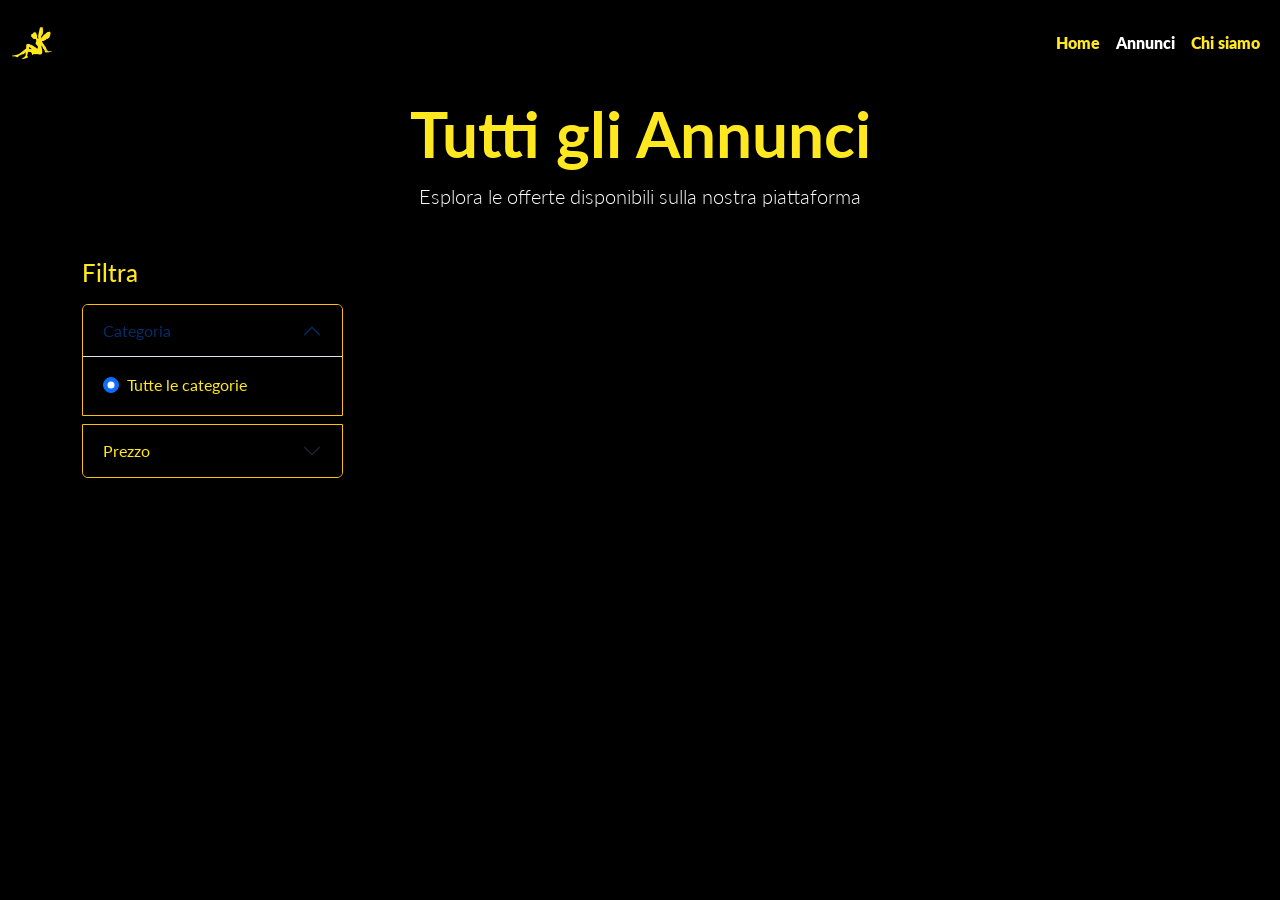
==== annunci.html @ 4dfc8ef2 "Primo commit progetto Presto" ====
<!doctype html>
<html lang="it">
  <head>
    <meta charset="utf-8">
    <meta name="viewport" content="width=device-width, initial-scale=1">
    <title>Presto.it - Tutti gli Annunci</title>
    <!-- Google Fonts -->
    <link rel="preconnect" href="https://fonts.googleapis.com">
    <link rel="preconnect" href="https://fonts.gstatic.com" crossorigin>
    <link href="https://fonts.googleapis.com/css2?family=Lato:wght@300;400;700;900&display=swap" rel="stylesheet">
    <!-- Font Awesome CSS -->
    <link rel="stylesheet" href="https://cdnjs.cloudflare.com/ajax/libs/font-awesome/6.5.1/css/all.min.css">
    <!-- Bootstrap CSS -->
    <link href="https://cdn.jsdelivr.net/npm/bootstrap@5.3.3/dist/css/bootstrap.min.css" rel="stylesheet">
    <!-- Custom CSS -->
    <link rel="stylesheet" href="style.css">   
  </head>
  <body class="bg-black text-white">

    <!-- Navbar -->
    <nav class="navbar navbar-expand-lg bg-black fixed-top" id="navbar" data-bs-theme="dark">
      <div class="container-fluid">
        <a class="navbar-brand" href="index.html">
          <img id="logoNavbar" src="./media/logo giallo.png" alt="logo" width="40" height="32">
        </a>
        <button class="navbar-toggler" type="button" data-bs-toggle="collapse" data-bs-target="#navbarSupportedContent" aria-controls="navbarSupportedContent" aria-expanded="false" aria-label="Toggle navigation">
          <span class="navbar-toggler-icon"></span>
        </button>
        <div class="collapse navbar-collapse" id="navbarSupportedContent">
          <ul class="navbar-nav ms-auto mb-2 mb-lg-0">
            <li class="nav-item">
              <a class="nav-link" href="index.html">Home</a>
            </li>
            <li class="nav-item">
              <a class="nav-link active" href="annunci.html">Annunci</a>
            </li>
            <li class="nav-item">
              <a class="nav-link" href="#">Chi siamo</a>
            </li>
          </ul>
        </div>
      </div>
    </nav>

    <!-- Intestazione Pagina -->
    <header class="container text-center pt-5 mt-5">
      <h1 class="display-3 fw-bold text-yellow">Tutti gli Annunci</h1>
      <p class="lead">Esplora le offerte disponibili sulla nostra piattaforma</p>
    </header>

    <!-- Sezione Principale con Filtri (Accordion) e Annunci -->
    <main class="container my-5">
      <div class="row">
        
        <!-- Colonna Sinistra: Accordion -->
        <div class="col-12 col-md-3 mb-4">
          <h4 class="text-yellow mb-3">Filtra</h4>
          
          <div class="accordion" id="accordionExample">
            
            <!-- Elemento 1: Categoria -->
            <div class="accordion-item bg-black border border-warning">
              <h2 class="accordion-header" id="headingOne">
                <button class="accordion-button bg-black text-yellow" type="button" data-bs-toggle="collapse" data-bs-target="#collapseOne" aria-expanded="true" aria-controls="collapseOne">
                  Categoria
                </button>
              </h2>
              <div id="collapseOne" class="accordion-collapse collapse show" aria-labelledby="headingOne" data-bs-parent="#accordionExample">
                <div id="radioWrapper" class="accordion-body text-yellow">
                  <div class="form-check">
                    <input class="form-check-input" type="radio" name="categories" id="flexRadioDefault1" checked>
                    <label class="form-check-label" for="flexRadioDefault1">
                      Tutte le categorie
                    </label>
                  </div>
                </div>
              </div>
            </div>

            <!-- Elemento 2: Prezzo -->
            <div class="accordion-item bg-black border border-warning mt-2">
              <h2 class="accordion-header" id="headingTwo">
                <button class="accordion-button collapsed bg-black text-yellow" type="button" data-bs-toggle="collapse" data-bs-target="#collapseTwo" aria-expanded="false" aria-controls="collapseTwo">
                  Prezzo
                </button>
              </h2>
              <div id="collapseTwo" class="accordion-collapse collapse" aria-labelledby="headingTwo" data-bs-parent="#accordionExample">
                <div class="accordion-body text-yellow">
                  <div class="form-check">
                    <input class="form-check-input" type="radio" name="priceFilter" id="priceAsc">
                    <label class="form-check-label" for="priceAsc">Dal meno caro</label>
                  </div>
                  <div class="form-check">
                    <input class="form-check-input" type="radio" name="priceFilter" id="priceDesc">
                    <label class="form-check-label" for="priceDesc">Dal più caro</label>
                  </div>
                </div>
              </div>
            </div>

          </div>
        </div>

        <!-- Colonna Destra: Contenitore delle Card degli Annunci -->
        <div class="col-12 col-md-9">
          <div class="row g-4" id="annunciContainer">
            <!-- Le card verranno inserite qui dal file JavaScript -->
          </div>
        </div>

      </div>
    </main>

    <!-- Bootstrap JS -->
    <script src="https://cdn.jsdelivr.net/npm/bootstrap@5.3.3/dist/js/bootstrap.bundle.min.js"></script>
    <!-- Custom JS -->
    <script src="annunci.js"></script>
  </body>
</html>
---- style.css ----
/* Variabili e Impostazioni Base */
:root {
  --yellow: rgb(255, 232, 31);
  --black: rgb(8, 8, 8); /* Nero profondo neutro (non troppo duro) */
}

* {
  font-family: "Lato", sans-serif;
}

body {
  background-color: var(--black);
  color: var(--yellow);
}

/* Sezione Hero con Immagine Sfondo */
.hero {
    background-image: url('media/Gemini_Generated_Image_fpy5udfpy5udfpy5.png');
    background-size: cover;
    background-position: center;
    background-repeat: no-repeat;
    min-height: 100vh;
    width: 100%;
}

.text-yellow {
  color: var(--yellow);
}

.bg-yellow {
  background-color: var(--yellow) !important;
}

/* Stile Navbar */
.navbar {
  padding-top: 20px;
  padding-bottom: 20px;
  transition: all 0.5s ease;
}

.navbar.navbar-scrolled {
  background-color: var(--black) !important;
  padding-top: 10px;
  padding-bottom: 10px;
  box-shadow: 0 4px 10px rgba(0, 0, 0, 0.5);
}

.navbar .nav-link {
  color: var(--yellow);
  font-weight: 800;
  position: relative;
  padding-bottom: 5px;
  transition: color 0.3s ease;
}

.navbar .nav-link:hover {
  color: #fff;
  text-shadow: 0 0 5px rgba(255, 232, 31, 0.5);
  transform: skewX(-5deg);
}

.navbar .nav-link::after {
  content: '';
  position: absolute;
  bottom: 0;
  left: 50%;
  width: 0;
  height: 2px;
  background-color: var(--yellow);
  box-shadow: 0 0 8px var(--yellow), 0 0 15px var(--yellow);
  transition: all 0.4s ease-out;
  border-radius: 2px;
}

.navbar .nav-link:hover::after {
  width: 100%;
  left: 0;
}

/* Stile Card Custom (Usa la variabile --black) */
.col-custom {
  background-color: var(--black) !important;
  color: var(--yellow);
  border: 4px solid var(--yellow);
  transition: all 0.3s ease;
}

.col-custom:hover {
  background-color: var(--yellow) !important;
  color: var(--black);
  border: 4px solid var(--black);
  transform: translateY(-10px);
  box-shadow: 0 10px 20px rgba(255, 232, 31, 0.2);
}

.number {
  font-size: 2em;
  font-weight: bold;
  color: var(--yellow);
  margin-right: 10px;
}

/* Swiper e Card Recensioni (Usa la variabile --black) */
.swiper {
  height: 350px;
}

.card-review {
  background-color: var(--black) !important;
  color: var(--yellow);
  height: 250px;
  width: 100%;
  max-width: 450px;
  border: 2px solid var(--yellow);
  text-align: center;
  border-radius: 10px;
  display: flex;
  flex-direction: column;
  justify-content: center;
  align-items: center;
  padding: 20px;
}

.stars, .stars i {
  list-style: none !important;
}

.stars {
  display: flex;
  justify-content: center;
  align-items: center;
  gap: 6px;
  margin-top: 10px;
}
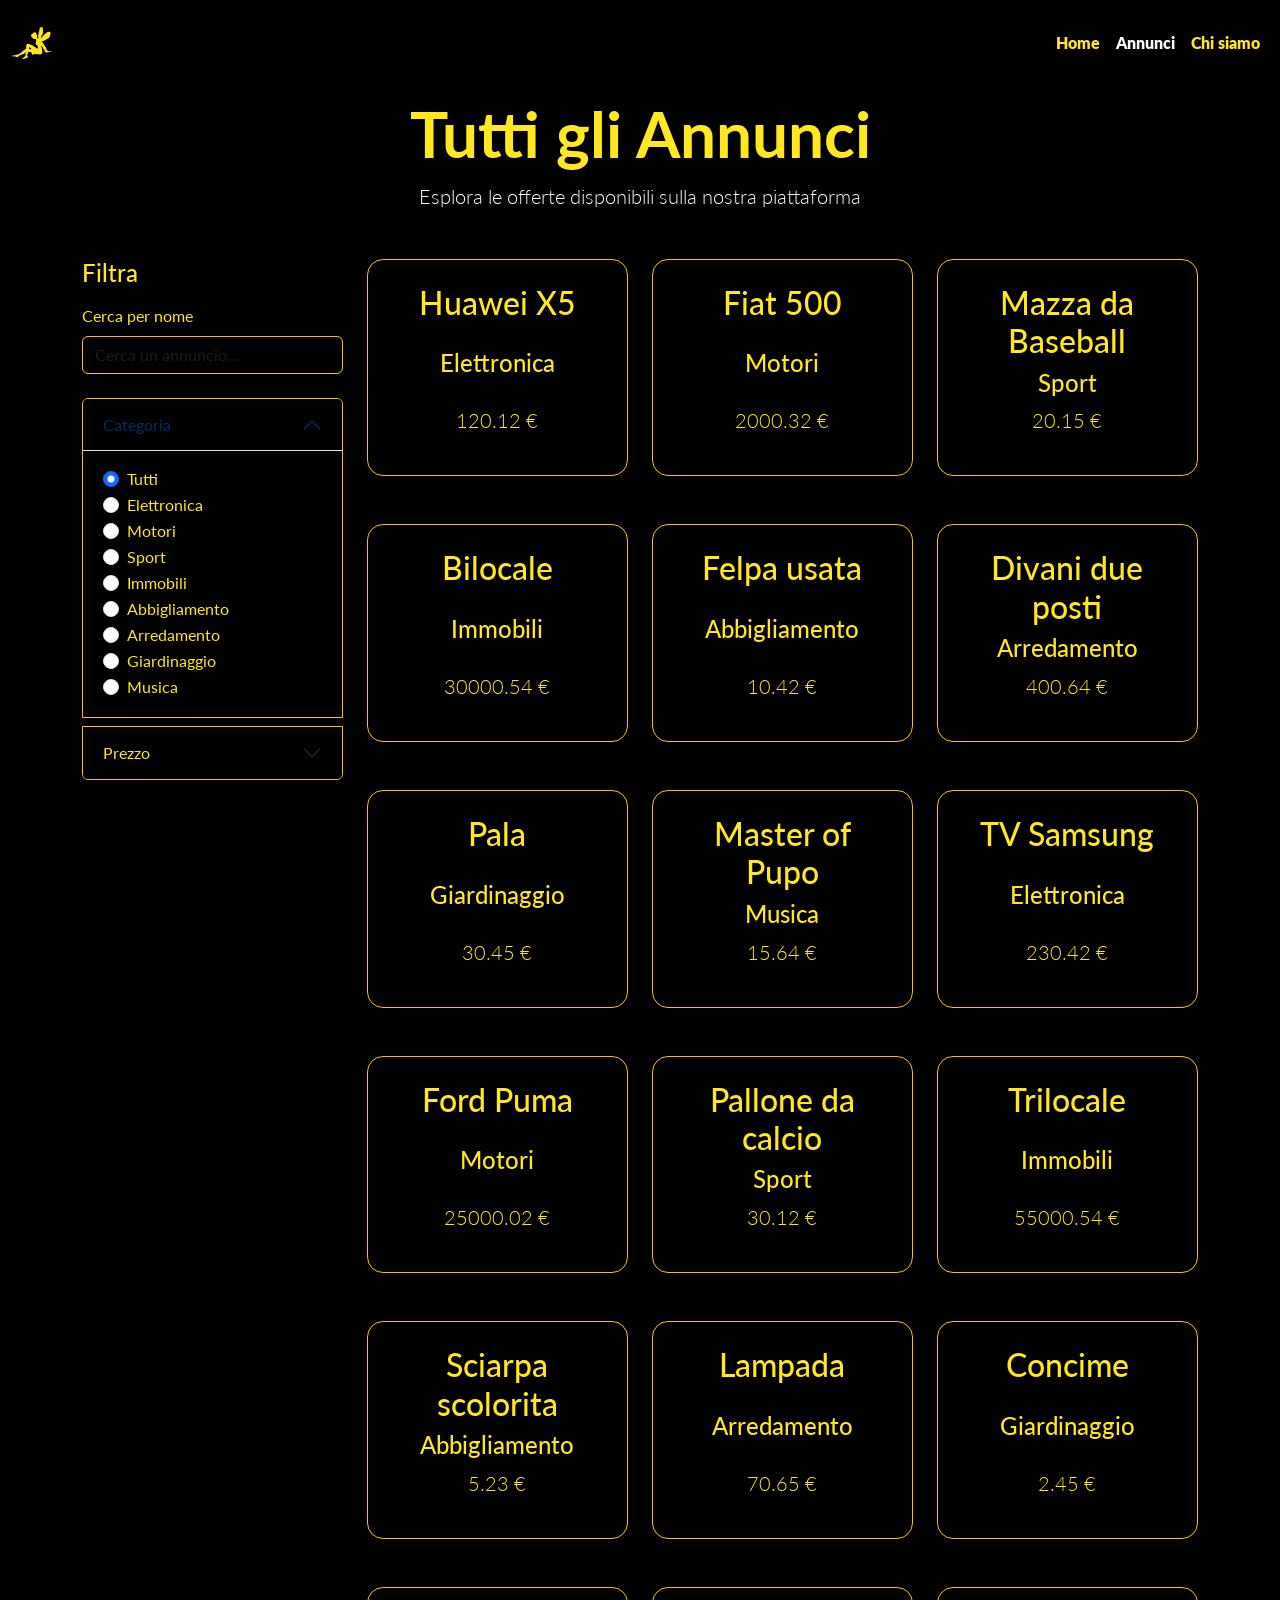
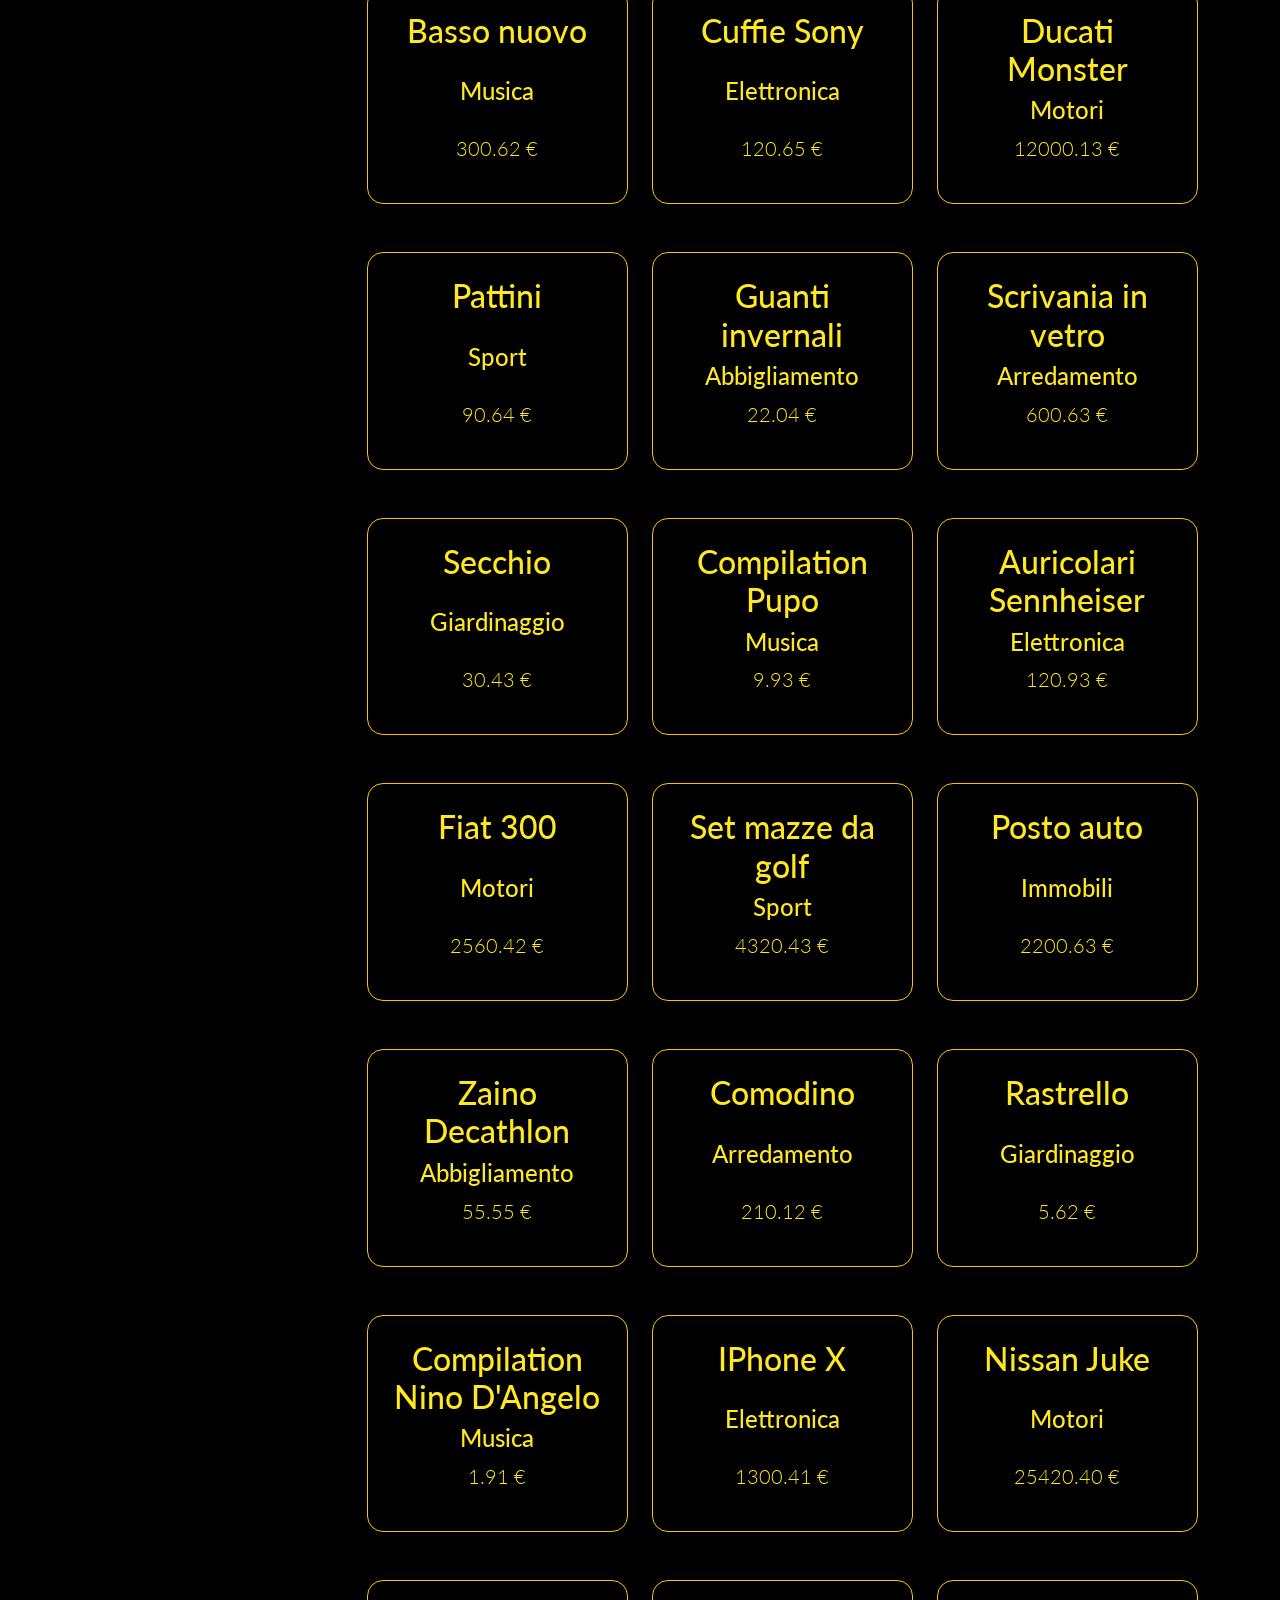
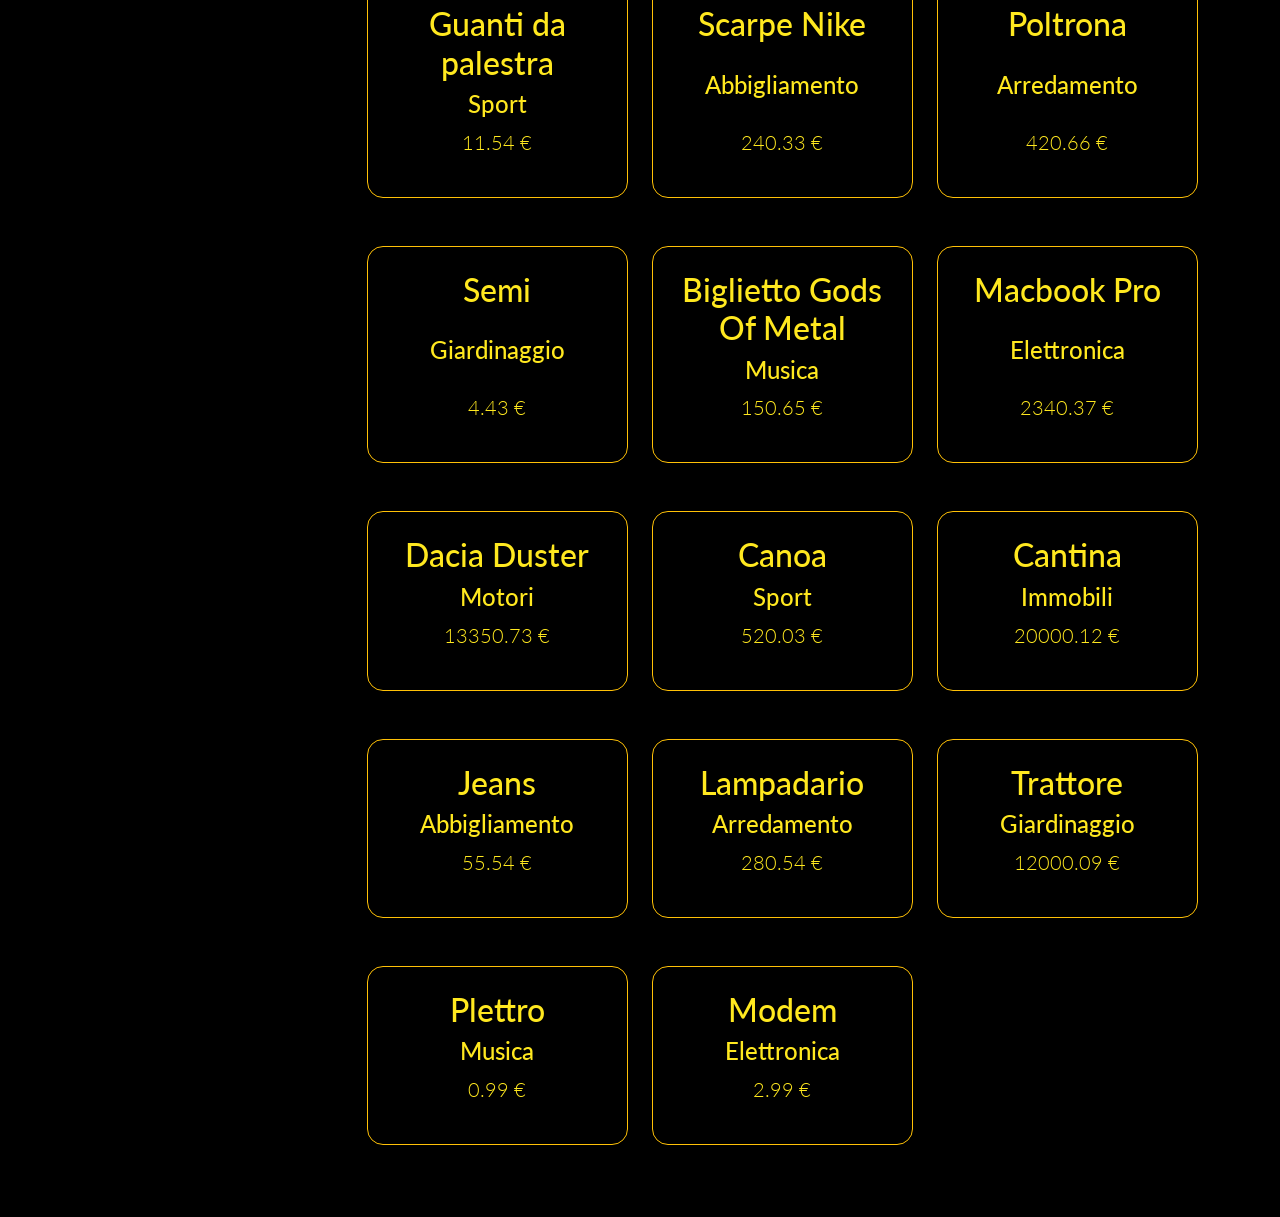
==== commit 826f0228: "filtri e funzioni" ====
--- a/annunci.html
+++ b/annunci.html
@@ -52,10 +52,16 @@
     <main class="container my-5">
       <div class="row">
         
-        <!-- Colonna Sinistra: Accordion -->
+        <!-- Colonna Sinistra: Filtri e Ricerca -->
         <div class="col-12 col-md-3 mb-4">
           <h4 class="text-yellow mb-3">Filtra</h4>
           
+          <!-- Filtro per Parola -->
+          <div class="mb-4">
+            <label for="wordInput" class="form-label text-yellow">Cerca per nome</label>
+            <input type="text" id="wordInput" class="form-control bg-black text-yellow border-warning" placeholder="Cerca un annuncio...">
+          </div>
+
           <div class="accordion" id="accordionExample">
             
             <!-- Elemento 1: Categoria -->
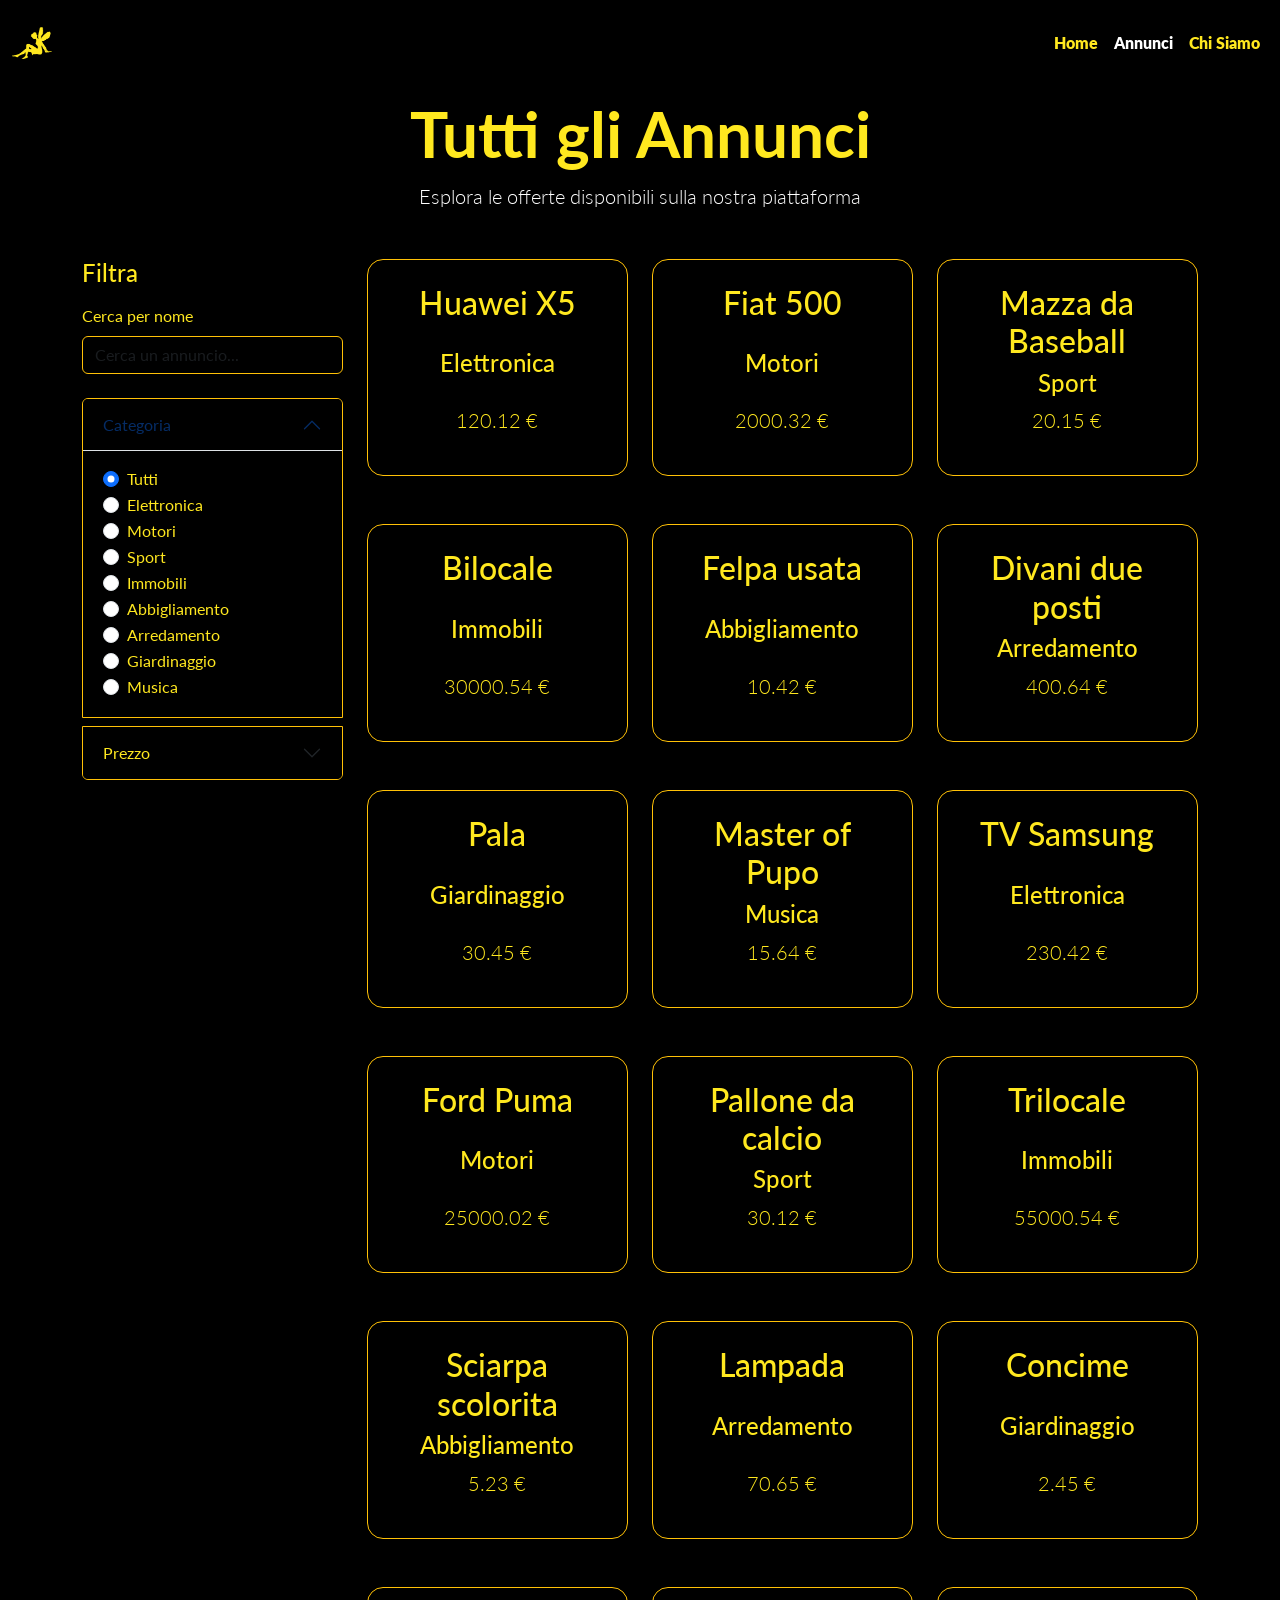
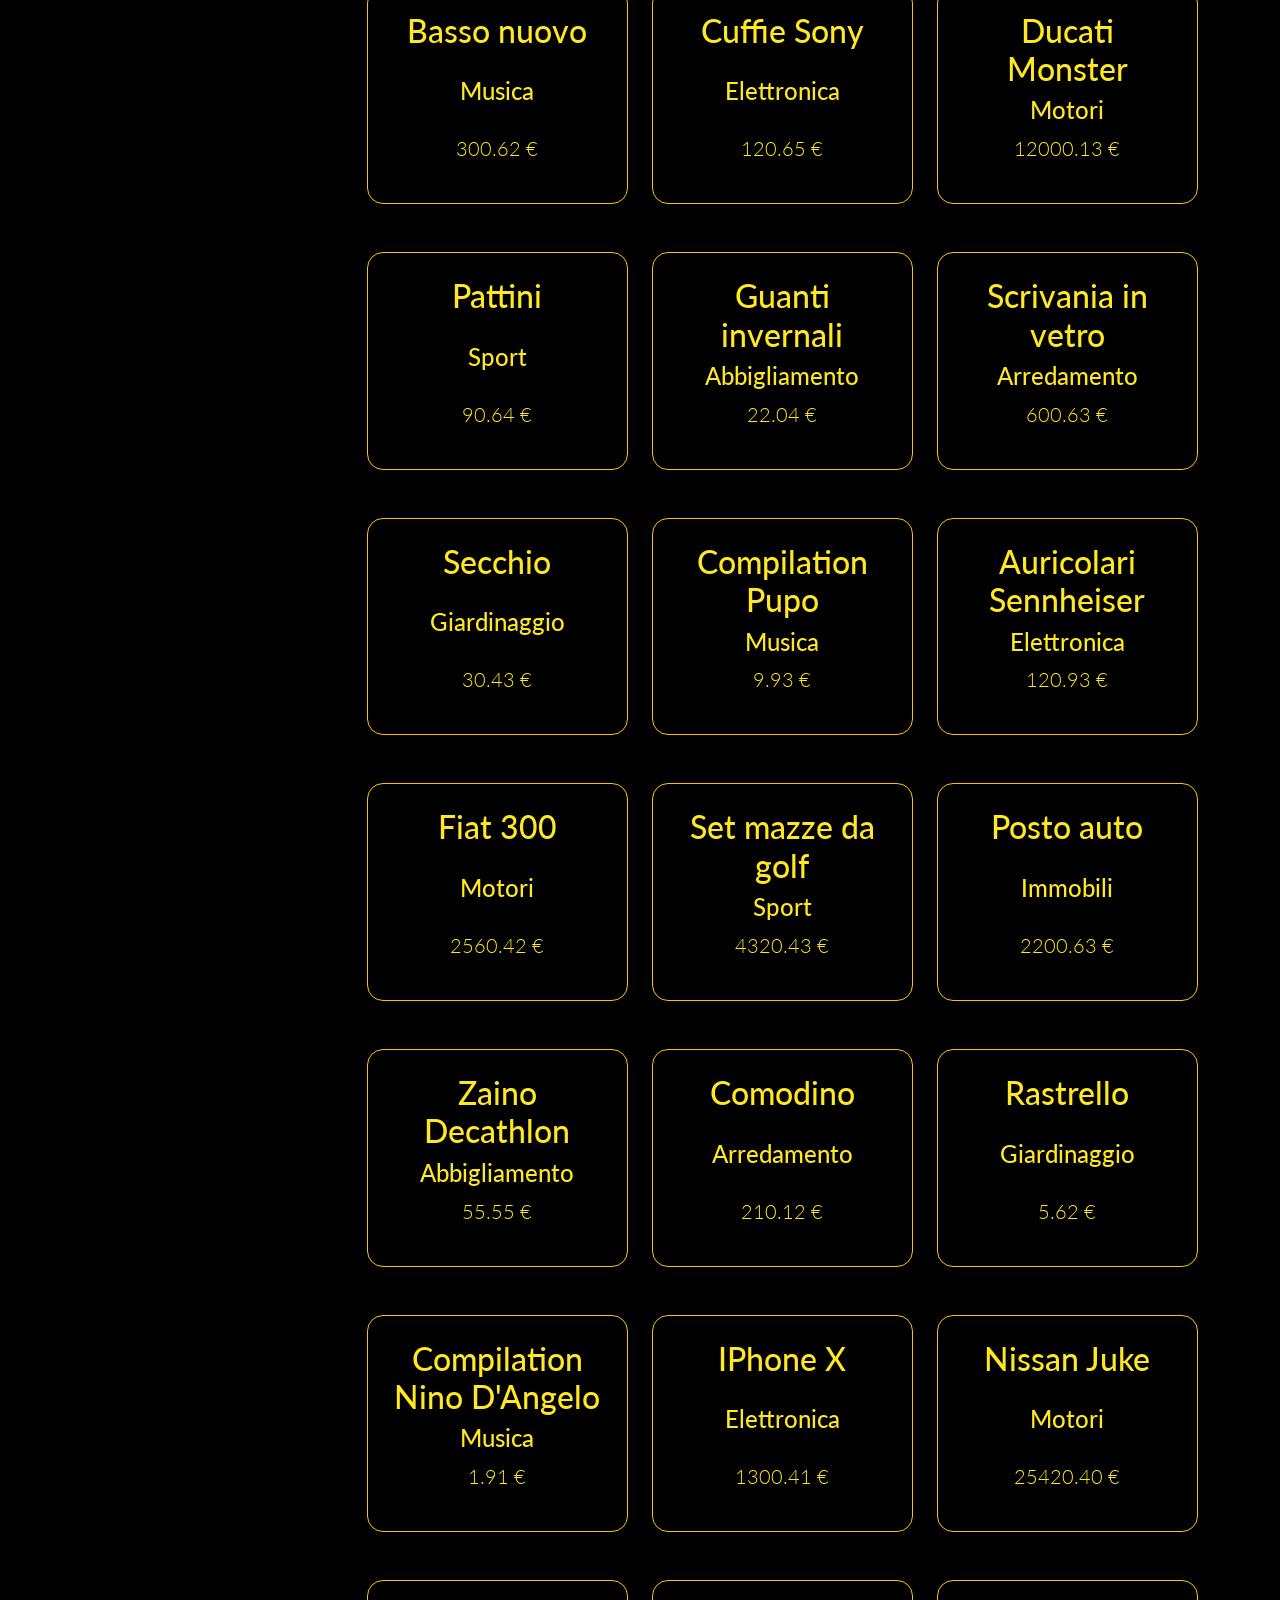
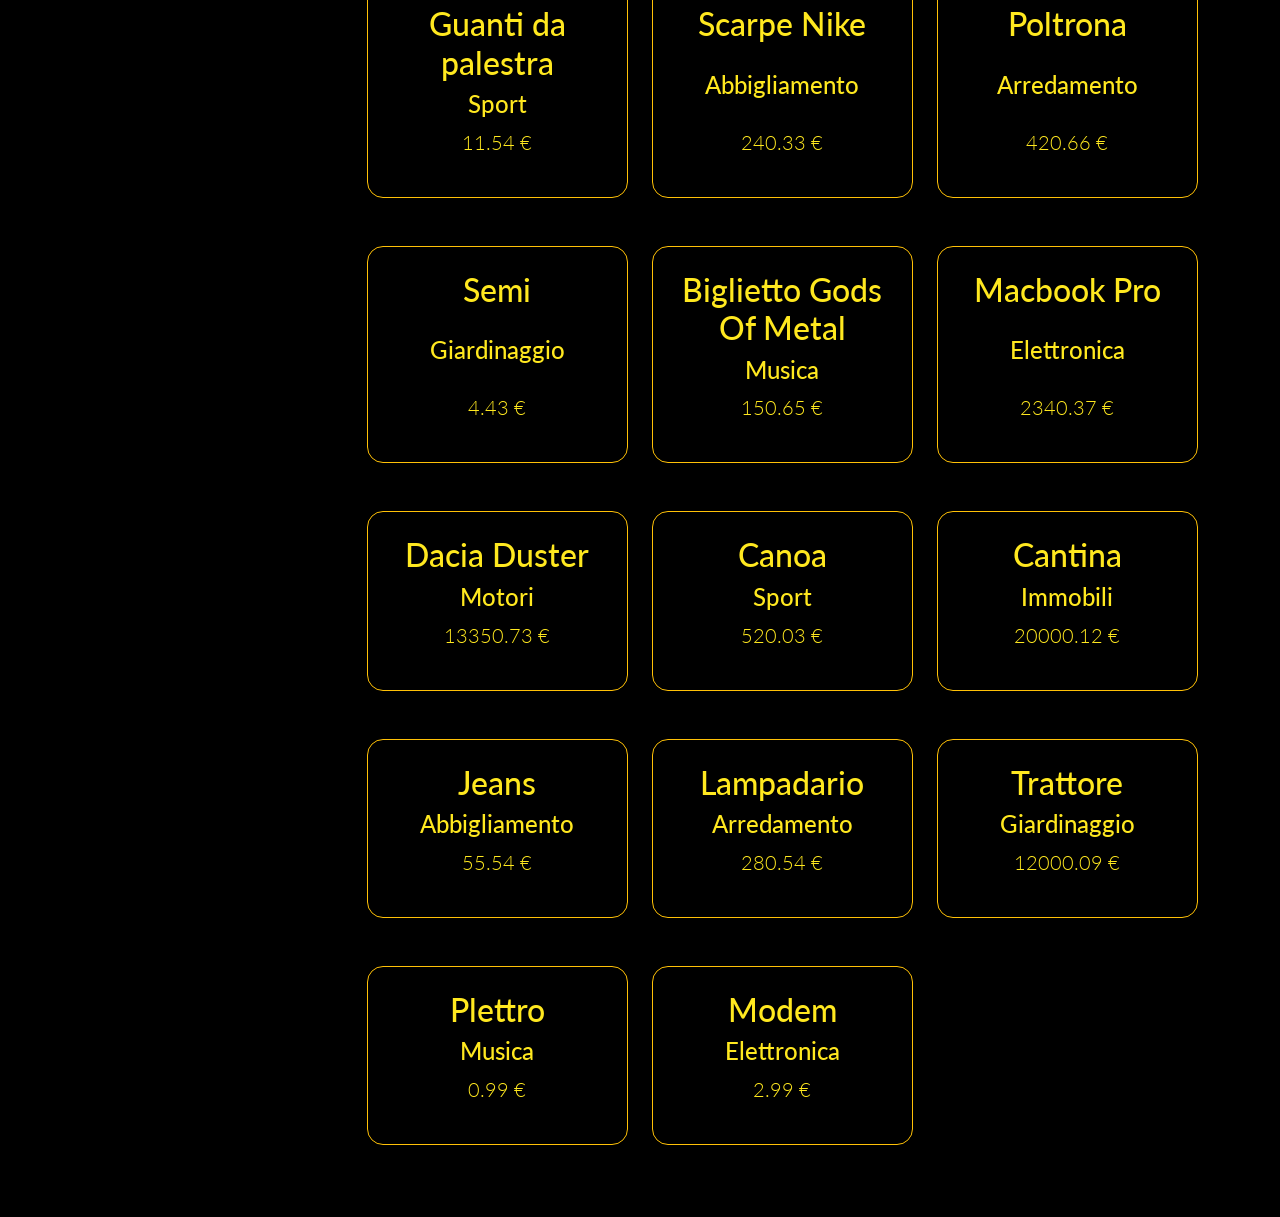
==== commit 0e0dfdd5: "Primo commit: aggiunta file del progetto" ====
--- a/annunci.html
+++ b/annunci.html
@@ -35,8 +35,8 @@
               <a class="nav-link active" href="annunci.html">Annunci</a>
             </li>
             <li class="nav-item">
-              <a class="nav-link" href="#">Chi siamo</a>
-            </li>
+  <a class="nav-link" href="chisiamo.html">Chi Siamo</a>
+</li>
           </ul>
         </div>
       </div>
--- a/style.css
+++ b/style.css
@@ -131,4 +131,41 @@
   align-items: center;
   gap: 6px;
   margin-top: 10px;
+}
+/*chi siamo*/
+.circle {
+  position: relative;
+  width: 200px;
+  height: 200px;
+  border: 3px solid var(--yellow);
+  border-radius: 50%;
+}
+
+.vh-75 {
+  height: 75vh; 
+}
+
+.opener {
+  height: 75px;
+  width: 75px;
+  border-radius: 50%;
+  border: 2px solid var(--yellow);
+  display: flex;
+  align-items: center;
+  justify-content: center;
+  position: absolute;
+  z-index: 3;
+  background-color: var(--black);
+  cursor: pointer;
+}
+
+.moved {
+  height: 75px;
+  width: 75px;
+  border-radius: 50%;
+  border: 2px solid var(--yellow);
+  background-color: var(--black);
+  position: absolute;
+  z-index: 2;
+  transition: 0.5s;
 }
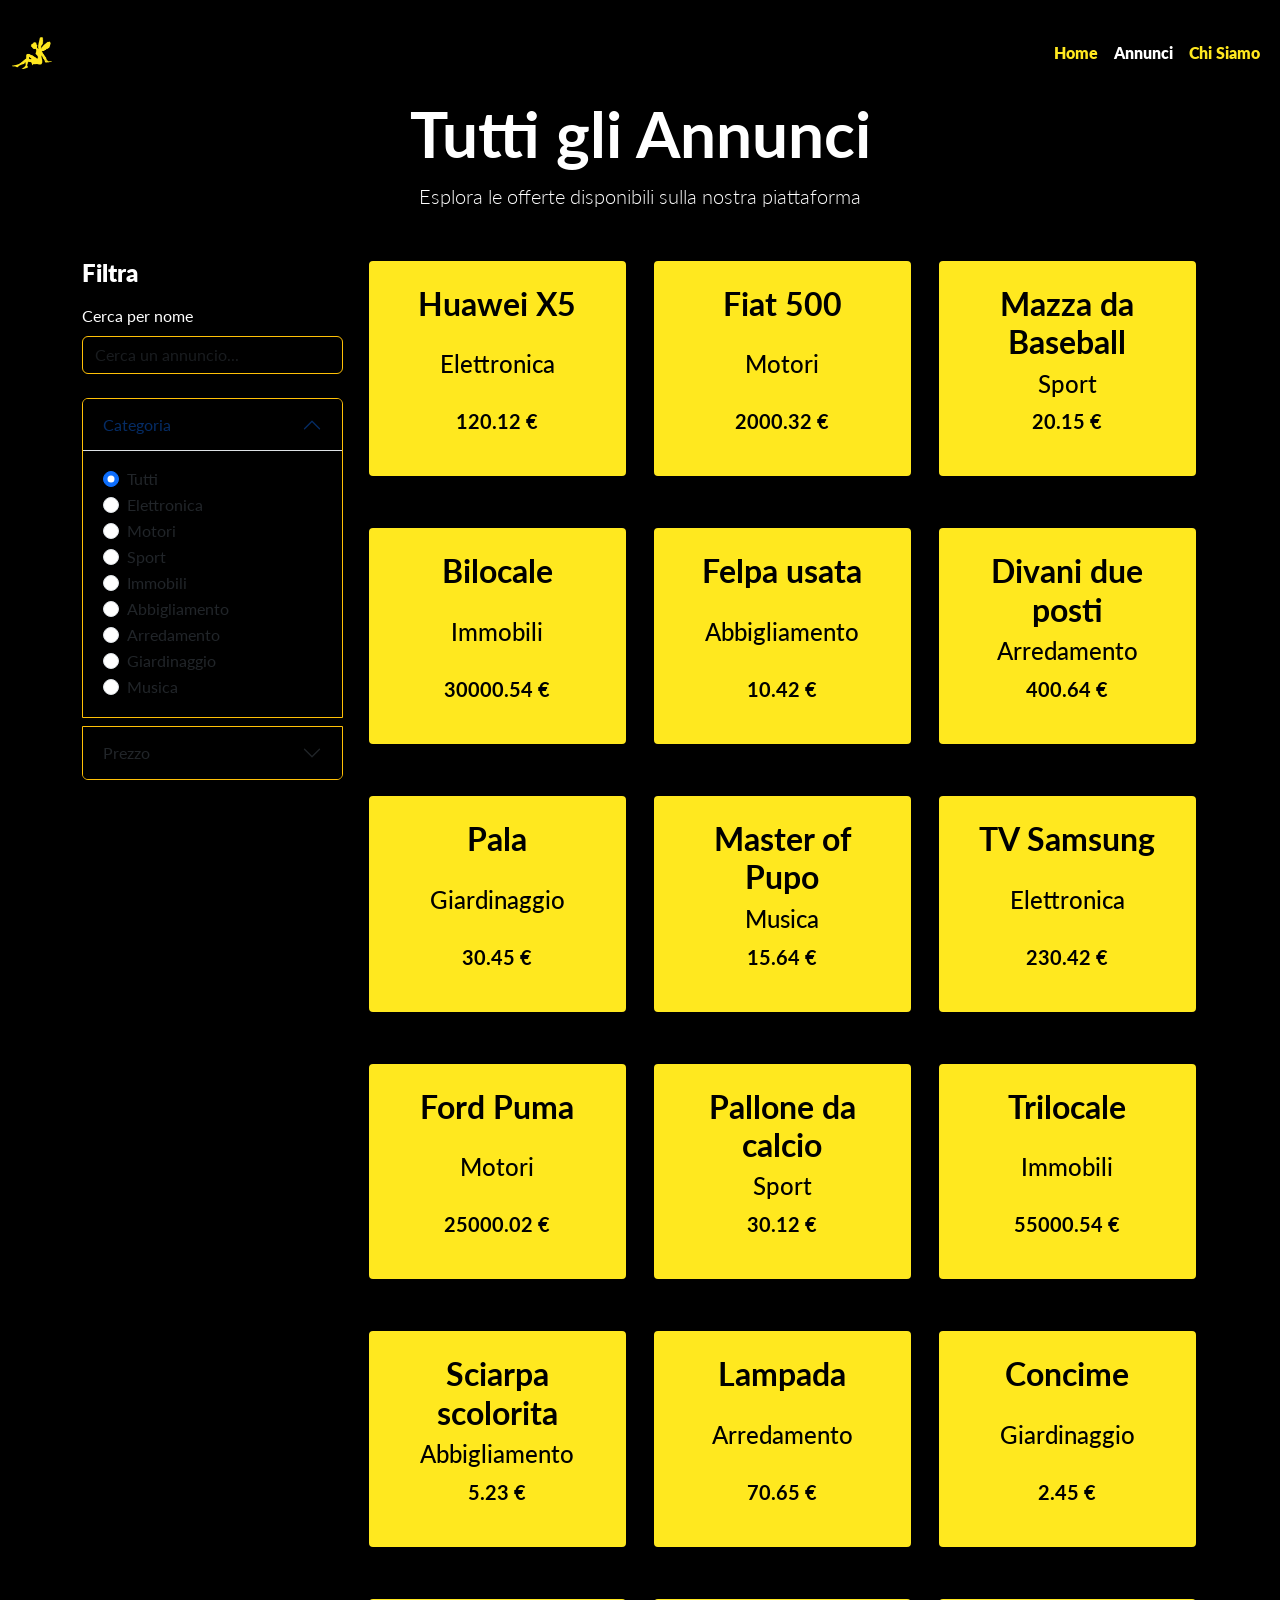
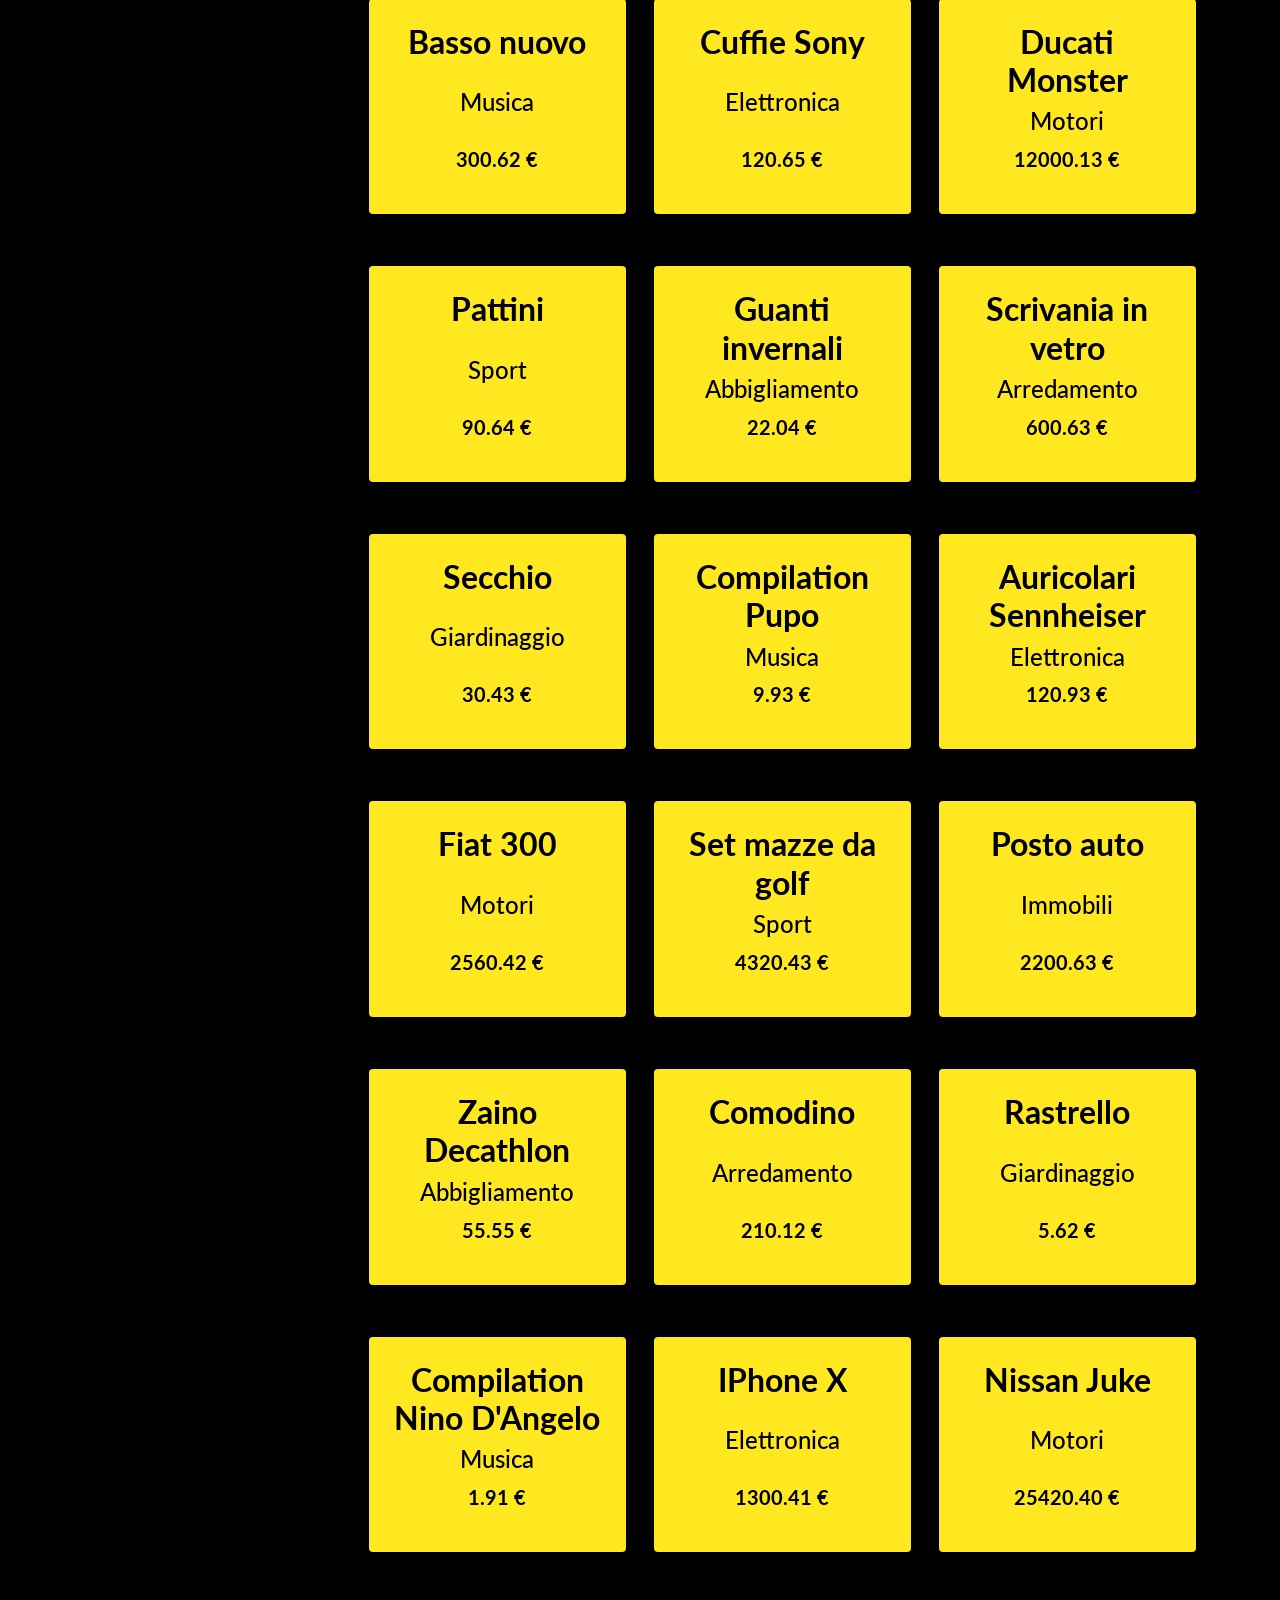
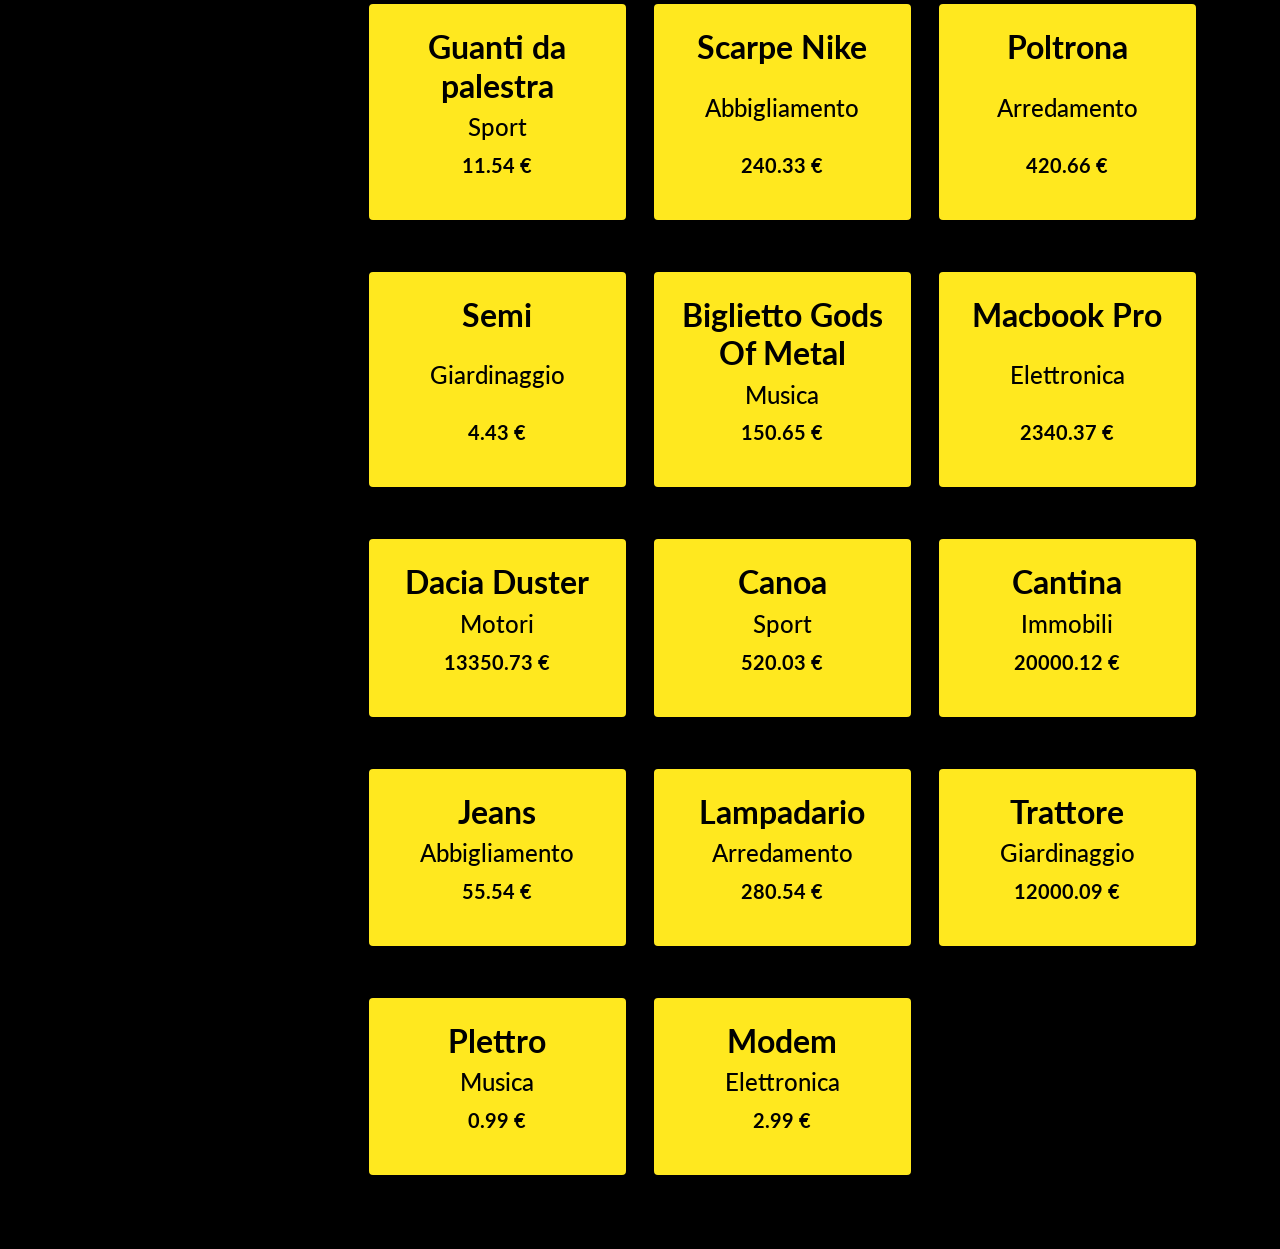
==== commit f08feda9: "Fix finale: filtri, card gialle e logica JavaScript sistemate" ====
--- a/annunci.html
+++ b/annunci.html
@@ -35,8 +35,8 @@
               <a class="nav-link active" href="annunci.html">Annunci</a>
             </li>
             <li class="nav-item">
-  <a class="nav-link" href="chisiamo.html">Chi Siamo</a>
-</li>
+              <a class="nav-link" href="chisiamo.html">Chi Siamo</a>
+            </li>
           </ul>
         </div>
       </div>
@@ -48,7 +48,7 @@
       <p class="lead">Esplora le offerte disponibili sulla nostra piattaforma</p>
     </header>
 
-    <!-- Sezione Principale con Filtri (Accordion) e Annunci -->
+    <!-- Sezione Principale con Filtri e Annunci -->
     <main class="container my-5">
       <div class="row">
         
@@ -72,14 +72,8 @@
                 </button>
               </h2>
               <div id="collapseOne" class="accordion-collapse collapse show" aria-labelledby="headingOne" data-bs-parent="#accordionExample">
-                <div id="radioWrapper" class="accordion-body text-yellow">
-                  <div class="form-check">
-                    <input class="form-check-input" type="radio" name="categories" id="flexRadioDefault1" checked>
-                    <label class="form-check-label" for="flexRadioDefault1">
-                      Tutte le categorie
-                    </label>
-                  </div>
-                </div>
+                <!-- radioWrapper pulito, verrà popolato da JS -->
+                <div id="radioWrapper" class="accordion-body text-yellow"></div>
               </div>
             </div>
 
@@ -110,7 +104,7 @@
         <!-- Colonna Destra: Contenitore delle Card degli Annunci -->
         <div class="col-12 col-md-9">
           <div class="row g-4" id="annunciContainer">
-            <!-- Le card verranno inserite qui dal file JavaScript -->
+            <!-- Le card verranno inserite qui da annunci.js -->
           </div>
         </div>
 
@@ -119,7 +113,8 @@
 
     <!-- Bootstrap JS -->
     <script src="https://cdn.jsdelivr.net/npm/bootstrap@5.3.3/dist/js/bootstrap.bundle.min.js"></script>
-    <!-- Custom JS -->
+    <!-- Custom JS per gli annunci -->
     <script src="annunci.js"></script>
+    
   </body>
 </html>
--- a/style.css
+++ b/style.css
@@ -1,171 +1,240 @@
-/* Variabili e Impostazioni Base */
+/* Variabili globali di colore */
 :root {
-  --yellow: rgb(255, 232, 31);
-  --black: rgb(8, 8, 8); /* Nero profondo neutro (non troppo duro) */
-}
-
+    --black: #000000;
+    --yellow: #ffe81f;
+}
+
+/* Imposta Lato come font predefinito */
 * {
-  font-family: "Lato", sans-serif;
-}
-
-body {
-  background-color: var(--black);
-  color: var(--yellow);
-}
-
-/* Sezione Hero con Immagine Sfondo */
-.hero {
-    background-image: url('media/Gemini_Generated_Image_fpy5udfpy5udfpy5.png');
+    font-family: "Lato", sans-serif;
+}
+
+h1, h2, h3, h4, h5, h6 {
+    font-weight: 800;
+}
+
+/* Stile Navbar e Link */
+.navbar .nav-link {
+    color: var(--yellow);
+    font-weight: 800;
+    position: relative; 
+    padding-bottom: 5px; 
+    transition: color 0.3s ease;
+}
+
+.navbar .nav-link:hover {
+    color: #fff; 
+    text-shadow: 0 0 5px rgba(255, 232, 31, 0.5);
+    transform: skewX(-5deg); 
+}
+
+.navbar .nav-link::after {
+    content: '';
+    position: absolute;
+    bottom: 0;
+    left: 50%; 
+    width: 0;   
+    height: 2px; 
+    background-color: var(--yellow); 
+    box-shadow: 0 0 8px var(--yellow), 0 0 15px var(--yellow); 
+    transition: all 0.4s ease-out; 
+    border-radius: 2px;
+}
+
+.navbar .nav-link:hover::after {
+    width: 100%; 
+    left: 0;    
+}
+
+.navbar {
+    padding-top: 30px;    
+    padding-bottom: 20px; 
+    transition: all 0.5s ease; 
+}
+
+/* Sostituito !important con la specifica della classe combinata */
+.navbar.navbar-scrolled {
+    background-color: var(--black);  
+    padding-top: 15px;    
+    padding-bottom: 10px;
+    box-shadow: 0 4px 10px rgba(0,0,0,0.5); 
+}
+
+/* Immagine di sfondo Hero */
+.hero-custom {
+    background-image: url('./media/fulmine.jpg');
     background-size: cover;
     background-position: center;
     background-repeat: no-repeat;
-    min-height: 100vh;
+    min-height: 60vh; 
+}
+
+.hero-text-shadow {
+    text-shadow: 2px 2px 4px rgba(0,0,0,0.8);
+}
+
+/* Stile base delle colonne custom */
+.col-custom {
+    background-color: var(--black); 
+    color: var(--yellow);
+    border: 4px solid var(--yellow); 
+    transition: all 0.3s ease; 
+} 
+
+.col-custom:hover {
+    background-color: var(--yellow);
+    color: var(--black);
+    border: 4px solid var(--black);
+    transform: translateY(-10px); 
+    box-shadow: 0 10px 20px rgba(255, 232, 31, 0.2); 
+}
+
+.number {
+    font-size: 2em; 
+    font-weight: bold; 
+    color: var(--yellow); 
+    margin-right: 10px; 
+}
+
+/* --- Recensioni e Card --- */
+.card-review {
+    background-color: var(--black);
+    color: var(--yellow);
+    height: 250px;
     width: 100%;
-}
-
-.text-yellow {
-  color: var(--yellow);
-}
-
-.bg-yellow {
-  background-color: var(--yellow) !important;
-}
-
-/* Stile Navbar */
-.navbar {
-  padding-top: 20px;
-  padding-bottom: 20px;
-  transition: all 0.5s ease;
-}
-
-.navbar.navbar-scrolled {
-  background-color: var(--black) !important;
-  padding-top: 10px;
-  padding-bottom: 10px;
-  box-shadow: 0 4px 10px rgba(0, 0, 0, 0.5);
-}
-
-.navbar .nav-link {
-  color: var(--yellow);
-  font-weight: 800;
-  position: relative;
-  padding-bottom: 5px;
-  transition: color 0.3s ease;
-}
-
-.navbar .nav-link:hover {
-  color: #fff;
-  text-shadow: 0 0 5px rgba(255, 232, 31, 0.5);
-  transform: skewX(-5deg);
-}
-
-.navbar .nav-link::after {
-  content: '';
-  position: absolute;
-  bottom: 0;
-  left: 50%;
-  width: 0;
-  height: 2px;
-  background-color: var(--yellow);
-  box-shadow: 0 0 8px var(--yellow), 0 0 15px var(--yellow);
-  transition: all 0.4s ease-out;
-  border-radius: 2px;
-}
-
-.navbar .nav-link:hover::after {
-  width: 100%;
-  left: 0;
-}
-
-/* Stile Card Custom (Usa la variabile --black) */
-.col-custom {
-  background-color: var(--black) !important;
-  color: var(--yellow);
-  border: 4px solid var(--yellow);
-  transition: all 0.3s ease;
-}
-
-.col-custom:hover {
-  background-color: var(--yellow) !important;
-  color: var(--black);
-  border: 4px solid var(--black);
-  transform: translateY(-10px);
-  box-shadow: 0 10px 20px rgba(255, 232, 31, 0.2);
-}
-
-.number {
-  font-size: 2em;
-  font-weight: bold;
-  color: var(--yellow);
-  margin-right: 10px;
-}
-
-/* Swiper e Card Recensioni (Usa la variabile --black) */
-.swiper {
-  height: 350px;
-}
-
-.card-review {
-  background-color: var(--black) !important;
-  color: var(--yellow);
-  height: 250px;
-  width: 100%;
-  max-width: 450px;
-  border: 2px solid var(--yellow);
-  text-align: center;
-  border-radius: 10px;
-  display: flex;
-  flex-direction: column;
-  justify-content: center;
-  align-items: center;
-  padding: 20px;
-}
-
-.stars, .stars i {
-  list-style: none !important;
+    max-width: 450px;
+    border: 2px solid var(--yellow);
+    text-align: center;
+    border-radius: 10px;
+    display: flex;
+    flex-direction: column;
+    justify-content: center;
+    align-items: center;
+    padding: 20px;
+}
+
+/* Sostituito !important con selettori specifici nidificati */
+.card-review .stars, 
+.card-review .stars i, 
+.card-review li {
+    list-style: none;
 }
 
 .stars {
-  display: flex;
-  justify-content: center;
-  align-items: center;
-  gap: 6px;
-  margin-top: 10px;
-}
-/*chi siamo*/
+    display: flex;
+    justify-content: center;
+    align-items: center;
+    gap: 6px;
+    margin-top: 10px;
+}
+
+/* Sezione Chi Siamo - Cerchi e Animazioni */
+.vh-75 {
+    min-height: 75vh; 
+}
+
 .circle {
-  position: relative;
-  width: 200px;
-  height: 200px;
-  border: 3px solid var(--yellow);
-  border-radius: 50%;
-}
-
-.vh-75 {
-  height: 75vh; 
+    position: relative;
+    width: 200px;
+    height: 200px;
+    border-radius: 50%;
+    display: flex;
+    justify-content: center;
+    align-items: center;
 }
 
 .opener {
-  height: 75px;
-  width: 75px;
-  border-radius: 50%;
-  border: 2px solid var(--yellow);
-  display: flex;
-  align-items: center;
-  justify-content: center;
-  position: absolute;
-  z-index: 3;
-  background-color: var(--black);
-  cursor: pointer;
+    height: 75px;
+    width: 75px;
+    border-radius: 50%;
+    border: 2px solid var(--yellow);
+    display: flex;
+    align-items: center;
+    justify-content: center;
+    position: absolute;
+    z-index: 3;
+    background-color: var(--black);
+    cursor: pointer;
+    transition: 0.5s;
 }
 
 .moved {
-  height: 75px;
-  width: 75px;
-  border-radius: 50%;
-  border: 2px solid var(--yellow);
-  background-color: var(--black);
-  position: absolute;
-  z-index: 2;
-  transition: 0.5s;
+    height: 75px;
+    width: 75px;
+    border-radius: 50%;
+    border: 2px solid var(--yellow);
+    background-color: var(--black);
+    background-size: cover;
+    background-position: center;
+    background-repeat: no-repeat;
+    position: absolute;
+    z-index: 2;
+    transition: 0.5s;
+    cursor: pointer;
+}
+
+/* Stile Flip Card */
+.flip-card {
+    background-color: transparent;
+    width: 280px;
+    height: 380px;
+    perspective: 1000px;
+}
+
+.inner {
+    position: relative;
+    width: 100%;
+    height: 100%;
+    text-align: center;
+    transition: transform 0.6s;
+    transform-style: preserve-3d;
+}
+
+.flip-card:hover .inner {
+    transform: rotateY(180deg);
+}
+
+.inner-face {
+    position: absolute;
+    width: 100%;
+    height: 100%;
+    -webkit-backface-visibility: hidden;
+    backface-visibility: hidden;
+    background-color: var(--black);
+    color: var(--yellow);
+    border: 2px solid var(--yellow);
+    border-radius: 20px;
+    display: flex;
+    flex-direction: column;
+    justify-content: center;
+    align-items: center;
+    padding: 20px;
+}
+
+.inner-back {
+    transform: rotateY(180deg);
+    background-color: var(--yellow);
+    color: var(--black);
+}
+
+/* Stile Card Annunci (Senza !important, usiamo la specificità della classe) */
+#annunciContainer .card {
+    background-color: var(--yellow);
+    color: var(--black);
+    border: 2px solid var(--black);
+}
+
+
+/* Regola specifica senza !important per rendere le card gialle con testo nero */
+div.card {
+    background-color: var(--yellow);
+    color: var(--black);
+    border: 2px solid var(--black);
+}
+
+div.card .card-title,
+div.card .card-text,
+div.card p,
+div.card span {
+    color: var(--black);
 }
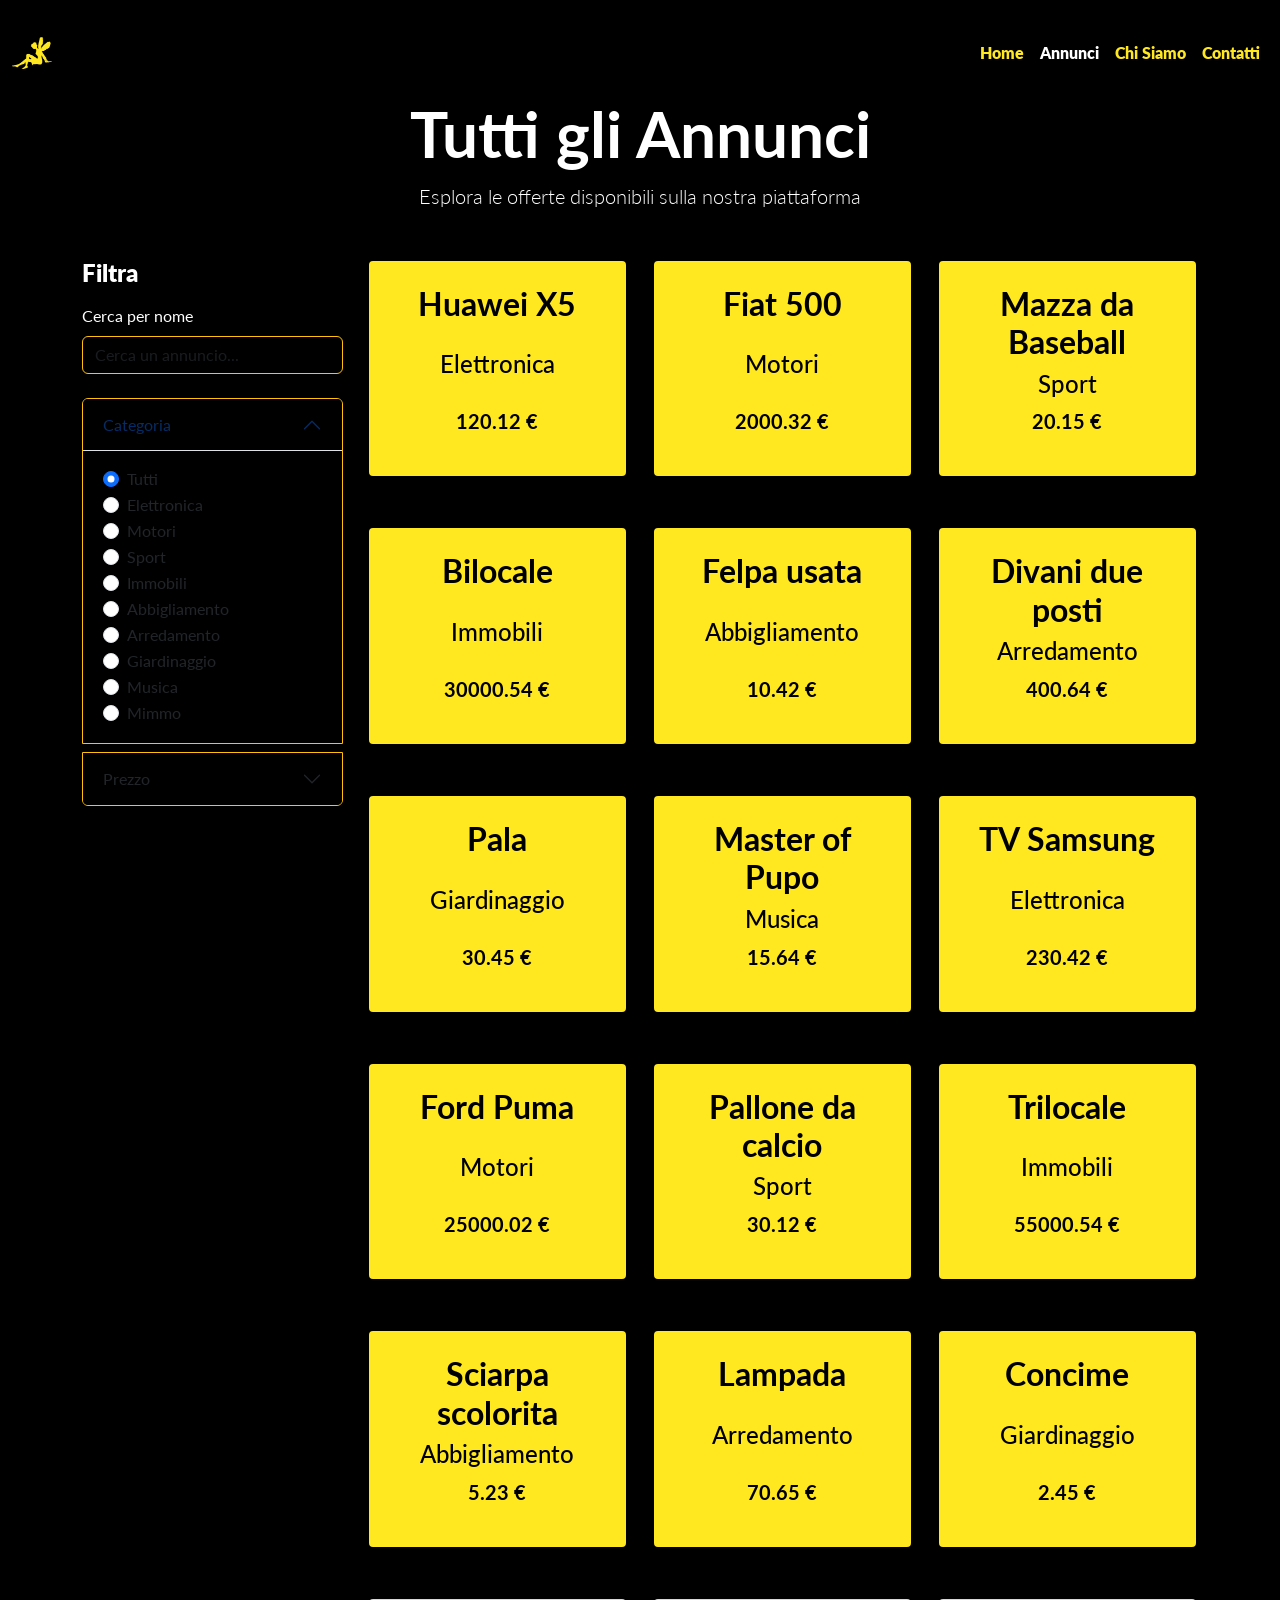
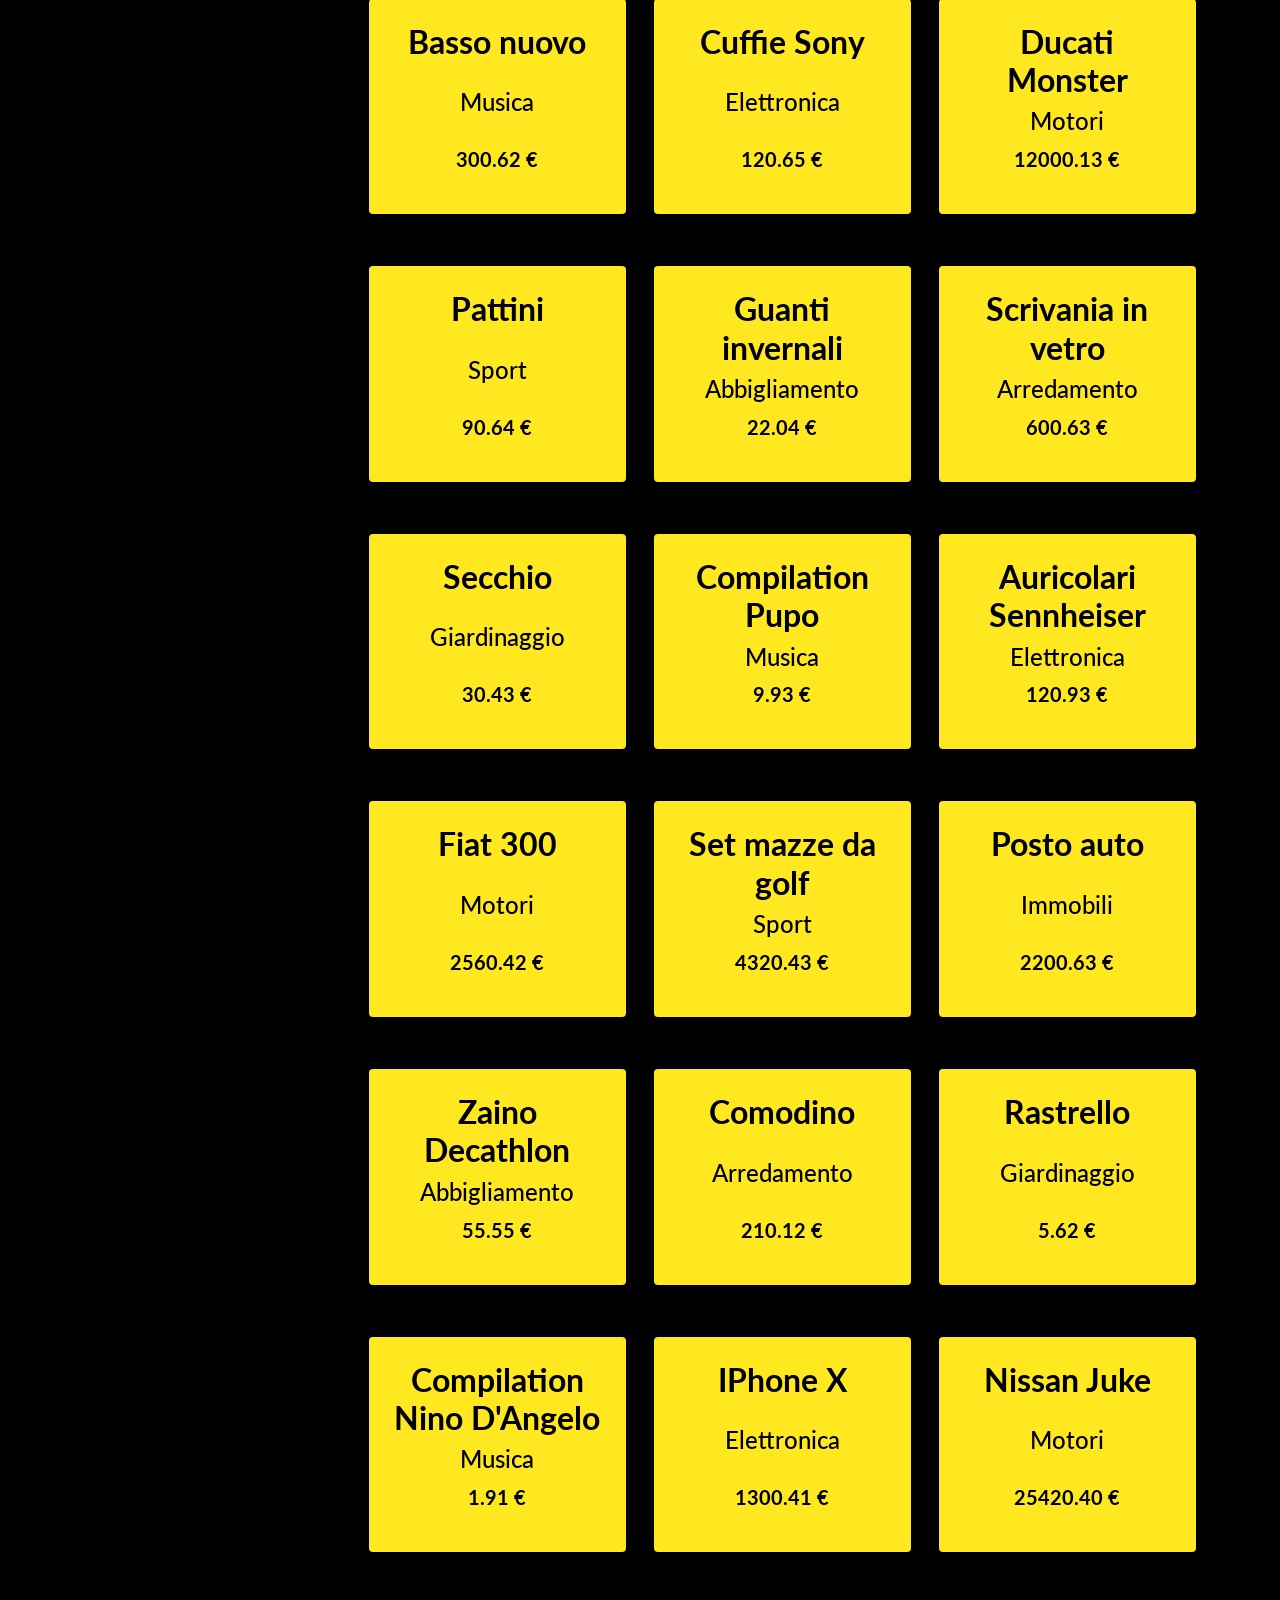
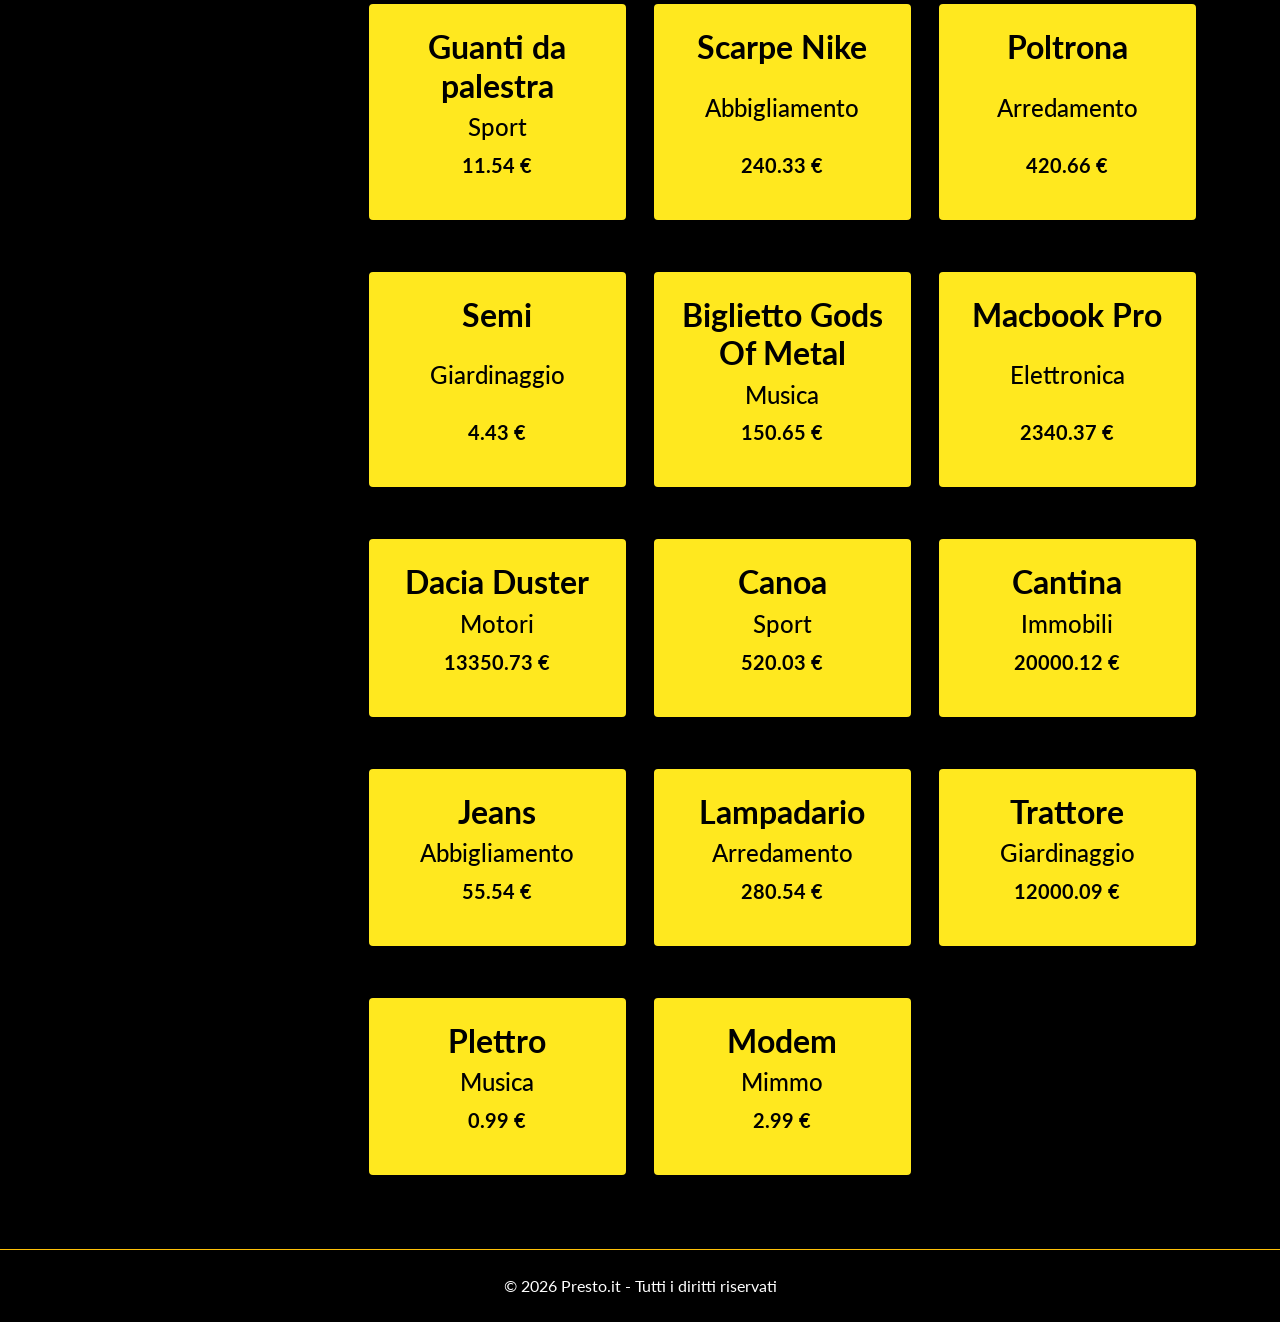
==== commit 38777be6: "presto frontend esercizio finito" ====
--- a/annunci.html
+++ b/annunci.html
@@ -36,6 +36,9 @@
             </li>
             <li class="nav-item">
               <a class="nav-link" href="chisiamo.html">Chi Siamo</a>
+            </li>
+            <li class="nav-item">
+              <a class="nav-link" href="contatti.html">Contatti</a>
             </li>
           </ul>
         </div>
@@ -115,6 +118,18 @@
     <script src="https://cdn.jsdelivr.net/npm/bootstrap@5.3.3/dist/js/bootstrap.bundle.min.js"></script>
     <!-- Custom JS per gli annunci -->
     <script src="annunci.js"></script>
+    <!-- Bootstrap JS -->
+    <script src="https://cdn.jsdelivr.net/npm/bootstrap@5.3.3/dist/js/bootstrap.bundle.min.js"></script>
+    <!-- Custom JS -->
+    <script src="main.js"></script>
     
+    <footer class="bg-black text-center py-4 border-top border-warning mt-5">
+        <div class="container">
+            <p class="text-yellow mb-0">&copy; 2026 Presto.it - Tutti i diritti riservati</p>
+        </div>
+    </footer>
+
+</body>
+</html>
   </body>
 </html>
--- a/style.css
+++ b/style.css
@@ -52,7 +52,6 @@
     transition: all 0.5s ease; 
 }
 
-/* Sostituito !important con la specifica della classe combinata */
 .navbar.navbar-scrolled {
     background-color: var(--black);  
     padding-top: 15px;    
@@ -89,12 +88,20 @@
     box-shadow: 0 10px 20px rgba(255, 232, 31, 0.2); 
 }
 
+
 .number {
     font-size: 2em; 
     font-weight: bold; 
     color: var(--yellow); 
     margin-right: 10px; 
 }
+.small-video {
+    width: 100%;
+    max-width: 250px; 
+    height: auto;
+    display: block;
+    margin: 0 auto;   
+}
 
 /* --- Recensioni e Card --- */
 .card-review {
@@ -113,7 +120,6 @@
     padding: 20px;
 }
 
-/* Sostituito !important con selettori specifici nidificati */
 .card-review .stars, 
 .card-review .stars i, 
 .card-review li {
@@ -143,6 +149,18 @@
     align-items: center;
 }
 
+/* Cerchio grande che interseca le posizioni dei docenti */
+.big-intersect-circle {
+    position: absolute;
+    width: 300px;
+    height: 300px;
+    border: 2px dashed var(--yellow);
+    border-radius: 50%;
+    pointer-events: none;
+    transition: 0.5s;
+    opacity: 0.6;
+}
+
 .opener {
     height: 75px;
     width: 75px;
@@ -173,11 +191,11 @@
     cursor: pointer;
 }
 
-/* Stile Flip Card */
+/* --- Flip Card Ingrandita per il Curriculum --- */
 .flip-card {
     background-color: transparent;
-    width: 280px;
-    height: 380px;
+    width: 340px;
+    height: 450px;
     perspective: 1000px;
 }
 
@@ -186,12 +204,8 @@
     width: 100%;
     height: 100%;
     text-align: center;
-    transition: transform 0.6s;
+    transition: transform 0.8s;
     transform-style: preserve-3d;
-}
-
-.flip-card:hover .inner {
-    transform: rotateY(180deg);
 }
 
 .inner-face {
@@ -202,30 +216,61 @@
     backface-visibility: hidden;
     background-color: var(--black);
     color: var(--yellow);
-    border: 2px solid var(--yellow);
+    border: 3px solid var(--yellow);
     border-radius: 20px;
     display: flex;
     flex-direction: column;
     justify-content: center;
     align-items: center;
+    padding: 30px;
+}
+
+/* Retro della card con foto a tutto schermo (senza filtri scuri) */
+.inner-back {
+    position: absolute;
+    width: 100%;
+    height: 100%;
+    -webkit-backface-visibility: hidden;
+    backface-visibility: hidden;
+    transform: rotateY(180deg);
+    background-color: var(--black);
+    background-size: cover !important;
+    background-position: center !important;
+    background-repeat: no-repeat !important;
+    border: 3px solid var(--yellow);
+    border-radius: 20px;
+    overflow: hidden;
+}
+
+/* Contenuto del Curriculum posizionato sul retro in basso */
+.back-content {
+    position: absolute;
+    bottom: 0;
+    left: 0;
+    width: 100%;
     padding: 20px;
-}
-
-.inner-back {
-    transform: rotateY(180deg);
-    background-color: var(--yellow);
-    color: var(--black);
-}
-
-/* Stile Card Annunci (Senza !important, usiamo la specificità della classe) */
-#annunciContainer .card {
-    background-color: var(--yellow);
-    color: var(--black);
-    border: 2px solid var(--black);
-}
-
-
-/* Regola specifica senza !important per rendere le card gialle con testo nero */
+    background-color: rgba(0, 0, 0, 0.75); 
+    text-align: left;
+    border-bottom-left-radius: 17px;
+    border-bottom-right-radius: 17px;
+}
+
+.back-content h3 {
+    color: var(--yellow);
+    font-size: 1.8rem;
+    margin-bottom: 10px;
+    text-shadow: 2px 2px 4px rgba(0,0,0,0.9);
+}
+
+.back-content p {
+    color: #fff;
+    font-size: 0.95rem;
+    line-height: 1.4;
+    margin: 0;
+    text-shadow: 1px 1px 3px rgba(0,0,0,0.9);
+}
+
+/* Stile Card Annunci */
 div.card {
     background-color: var(--yellow);
     color: var(--black);
